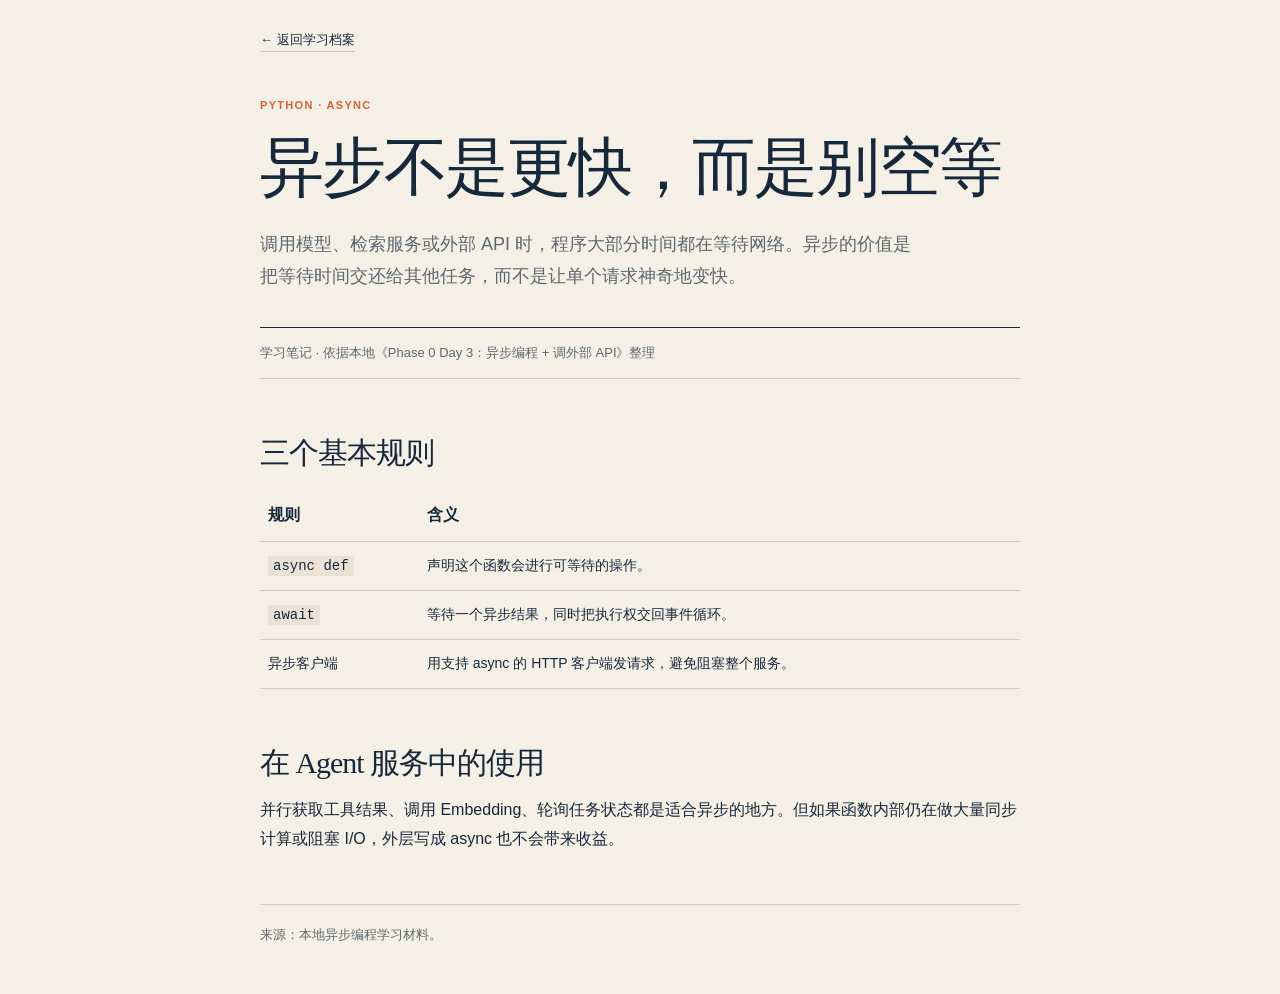
==== docs/articles/async-api-calls.html @ 2c481d05 "Add ten source-grounded learning articles" ====
<!doctype html><html lang="zh-CN"><head><meta charset="utf-8"><meta name="viewport" content="width=device-width,initial-scale=1"><title>异步不是更快，而是别空等｜Dai's Field Notes</title><link rel="stylesheet" href="article.css"></head><body><article class="shell"><a class="back" href="../index.html">← 返回学习档案</a><p class="eyebrow">PYTHON · ASYNC</p><h1>异步不是更快，而是别空等</h1><p class="lead">调用模型、检索服务或外部 API 时，程序大部分时间都在等待网络。异步的价值是把等待时间交还给其他任务，而不是让单个请求神奇地变快。</p><p class="meta">学习笔记 · 依据本地《Phase 0 Day 3：异步编程 + 调外部 API》整理</p><h2>三个基本规则</h2><table><tr><th>规则</th><th>含义</th></tr><tr><td><code>async def</code></td><td>声明这个函数会进行可等待的操作。</td></tr><tr><td><code>await</code></td><td>等待一个异步结果，同时把执行权交回事件循环。</td></tr><tr><td>异步客户端</td><td>用支持 async 的 HTTP 客户端发请求，避免阻塞整个服务。</td></tr></table><h2>在 Agent 服务中的使用</h2><p>并行获取工具结果、调用 Embedding、轮询任务状态都是适合异步的地方。但如果函数内部仍在做大量同步计算或阻塞 I/O，外层写成 async 也不会带来收益。</p><p class="source">来源：本地异步编程学习材料。</p></article></body></html>
---- docs/articles/article.css ----
:root{--p:#f5f0e6;--i:#16283c;--m:#5d6871;--l:#d5c9b8;--o:#d86137;--b:#9fb9c1}*{box-sizing:border-box}body{margin:0;background:var(--p);color:var(--i);font-family:Arial,"Microsoft YaHei",sans-serif;line-height:1.8}.shell{width:min(760px,calc(100% - 40px));margin:auto}a{color:inherit}.back{display:inline-block;margin:28px 0 44px;font-size:13px;text-decoration:none;border-bottom:1px solid var(--l)}.back:hover{color:var(--o)}.eyebrow{margin:0;color:var(--o);font-size:11px;font-weight:bold;letter-spacing:.12em}h1,h2,h3{font-family:Georgia,"Songti SC",serif;font-weight:500;letter-spacing:-.035em;line-height:1.18}h1{font-size:clamp(40px,6vw,64px);margin:14px 0 22px}h2{font-size:30px;margin:56px 0 15px}h3{font-size:22px;margin:30px 0 8px}.lead{font-size:18px;color:var(--m);max-width:660px}.meta{border-top:1px solid var(--i);border-bottom:1px solid var(--l);padding:13px 0;margin:35px 0;color:var(--m);font-size:13px}.callout{border-left:3px solid var(--o);padding:13px 18px;background:#f9f5ed;margin:28px 0}.flow{background:var(--i);color:var(--p);padding:24px;white-space:pre-wrap;font:14px/1.7 Consolas,monospace;margin:26px 0;overflow:auto}table{width:100%;border-collapse:collapse;font-size:14px;margin:20px 0}th,td{padding:11px 8px;border-bottom:1px solid var(--l);text-align:left;vertical-align:top}th{font-family:Georgia,"Songti SC",serif;font-size:16px}code{font-family:Consolas,monospace;background:#e9e2d5;padding:2px 5px}.source{margin:50px 0;border-top:1px solid var(--l);padding-top:18px;color:var(--m);font-size:13px}.source a{color:var(--i)}@media(max-width:600px){.shell{width:calc(100% - 30px)}h2{font-size:27px}table{font-size:12px}.flow{font-size:12px;padding:17px}}
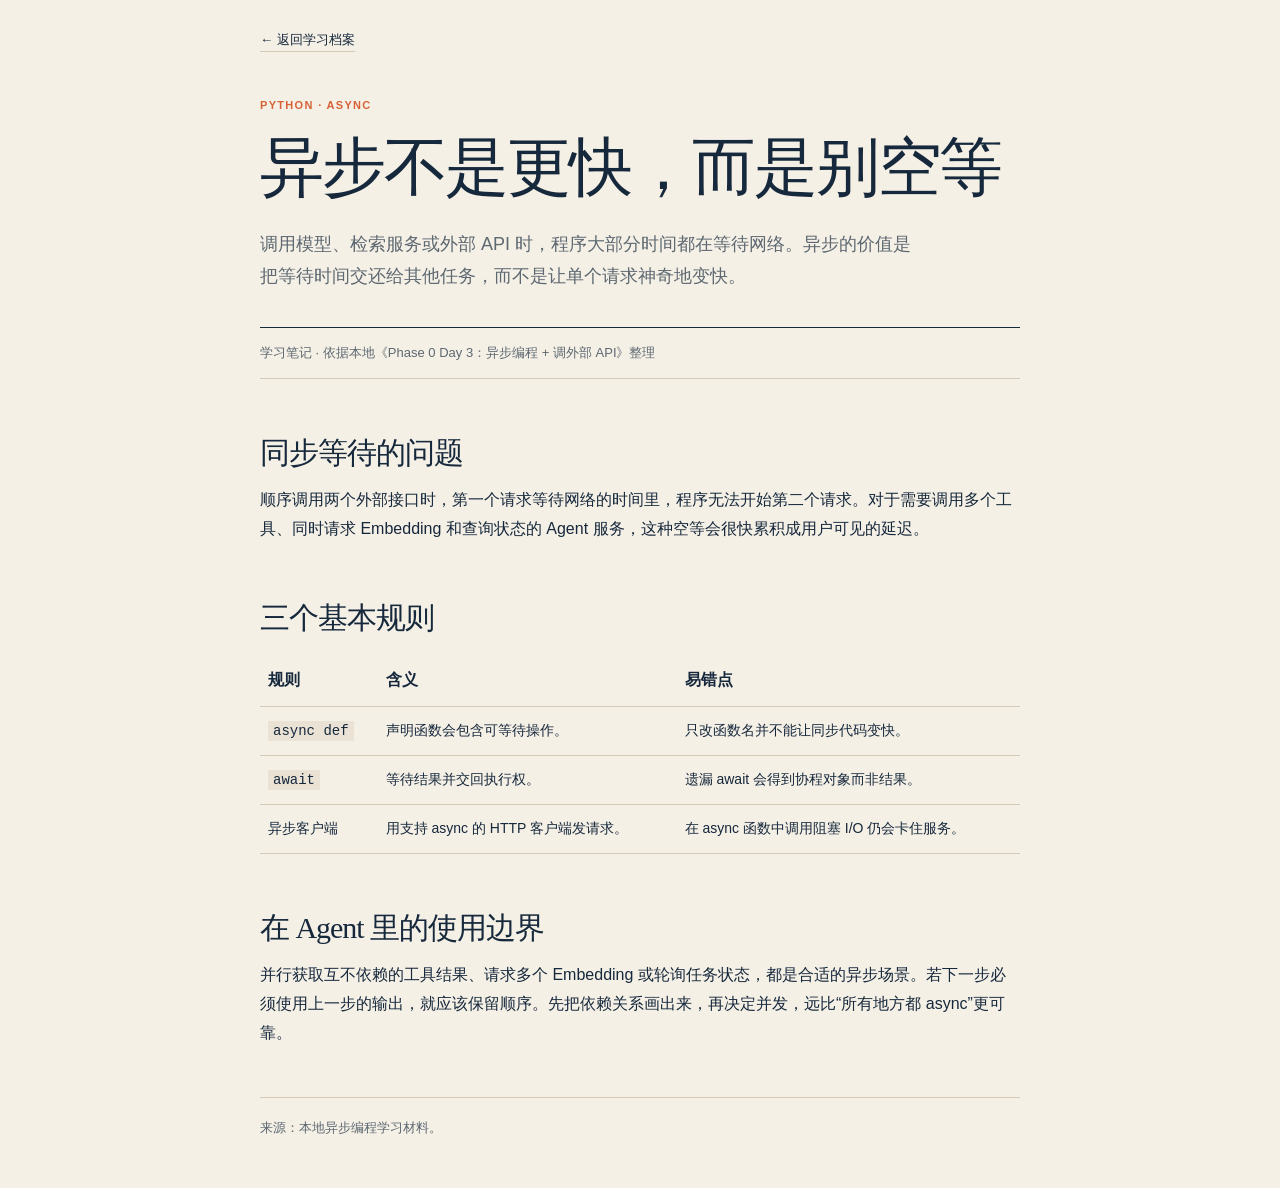
==== commit 6b846eaf: "Expand learning articles with source-grounded detail" ====
--- a/docs/articles/async-api-calls.html
+++ b/docs/articles/async-api-calls.html
@@ -1 +1 @@
-<!doctype html><html lang="zh-CN"><head><meta charset="utf-8"><meta name="viewport" content="width=device-width,initial-scale=1"><title>异步不是更快，而是别空等｜Dai's Field Notes</title><link rel="stylesheet" href="article.css"></head><body><article class="shell"><a class="back" href="../index.html">← 返回学习档案</a><p class="eyebrow">PYTHON · ASYNC</p><h1>异步不是更快，而是别空等</h1><p class="lead">调用模型、检索服务或外部 API 时，程序大部分时间都在等待网络。异步的价值是把等待时间交还给其他任务，而不是让单个请求神奇地变快。</p><p class="meta">学习笔记 · 依据本地《Phase 0 Day 3：异步编程 + 调外部 API》整理</p><h2>三个基本规则</h2><table><tr><th>规则</th><th>含义</th></tr><tr><td><code>async def</code></td><td>声明这个函数会进行可等待的操作。</td></tr><tr><td><code>await</code></td><td>等待一个异步结果，同时把执行权交回事件循环。</td></tr><tr><td>异步客户端</td><td>用支持 async 的 HTTP 客户端发请求，避免阻塞整个服务。</td></tr></table><h2>在 Agent 服务中的使用</h2><p>并行获取工具结果、调用 Embedding、轮询任务状态都是适合异步的地方。但如果函数内部仍在做大量同步计算或阻塞 I/O，外层写成 async 也不会带来收益。</p><p class="source">来源：本地异步编程学习材料。</p></article></body></html>
+<!doctype html><html lang="zh-CN"><head><meta charset="utf-8"><meta name="viewport" content="width=device-width,initial-scale=1"><title>异步不是更快，而是别空等｜Dai's Field Notes</title><link rel="stylesheet" href="article.css"></head><body><article class="shell"><a class="back" href="../index.html">← 返回学习档案</a><p class="eyebrow">PYTHON · ASYNC</p><h1>异步不是更快，而是别空等</h1><p class="lead">调用模型、检索服务或外部 API 时，程序大部分时间都在等待网络。异步的价值是把等待时间交还给其他任务，而不是让单个请求神奇地变快。</p><p class="meta">学习笔记 · 依据本地《Phase 0 Day 3：异步编程 + 调外部 API》整理</p><h2>同步等待的问题</h2><p>顺序调用两个外部接口时，第一个请求等待网络的时间里，程序无法开始第二个请求。对于需要调用多个工具、同时请求 Embedding 和查询状态的 Agent 服务，这种空等会很快累积成用户可见的延迟。</p><h2>三个基本规则</h2><table><tr><th>规则</th><th>含义</th><th>易错点</th></tr><tr><td><code>async def</code></td><td>声明函数会包含可等待操作。</td><td>只改函数名并不能让同步代码变快。</td></tr><tr><td><code>await</code></td><td>等待结果并交回执行权。</td><td>遗漏 await 会得到协程对象而非结果。</td></tr><tr><td>异步客户端</td><td>用支持 async 的 HTTP 客户端发请求。</td><td>在 async 函数中调用阻塞 I/O 仍会卡住服务。</td></tr></table><h2>在 Agent 里的使用边界</h2><p>并行获取互不依赖的工具结果、请求多个 Embedding 或轮询任务状态，都是合适的异步场景。若下一步必须使用上一步的输出，就应该保留顺序。先把依赖关系画出来，再决定并发，远比“所有地方都 async”更可靠。</p><p class="source">来源：本地异步编程学习材料。</p></article></body></html>
